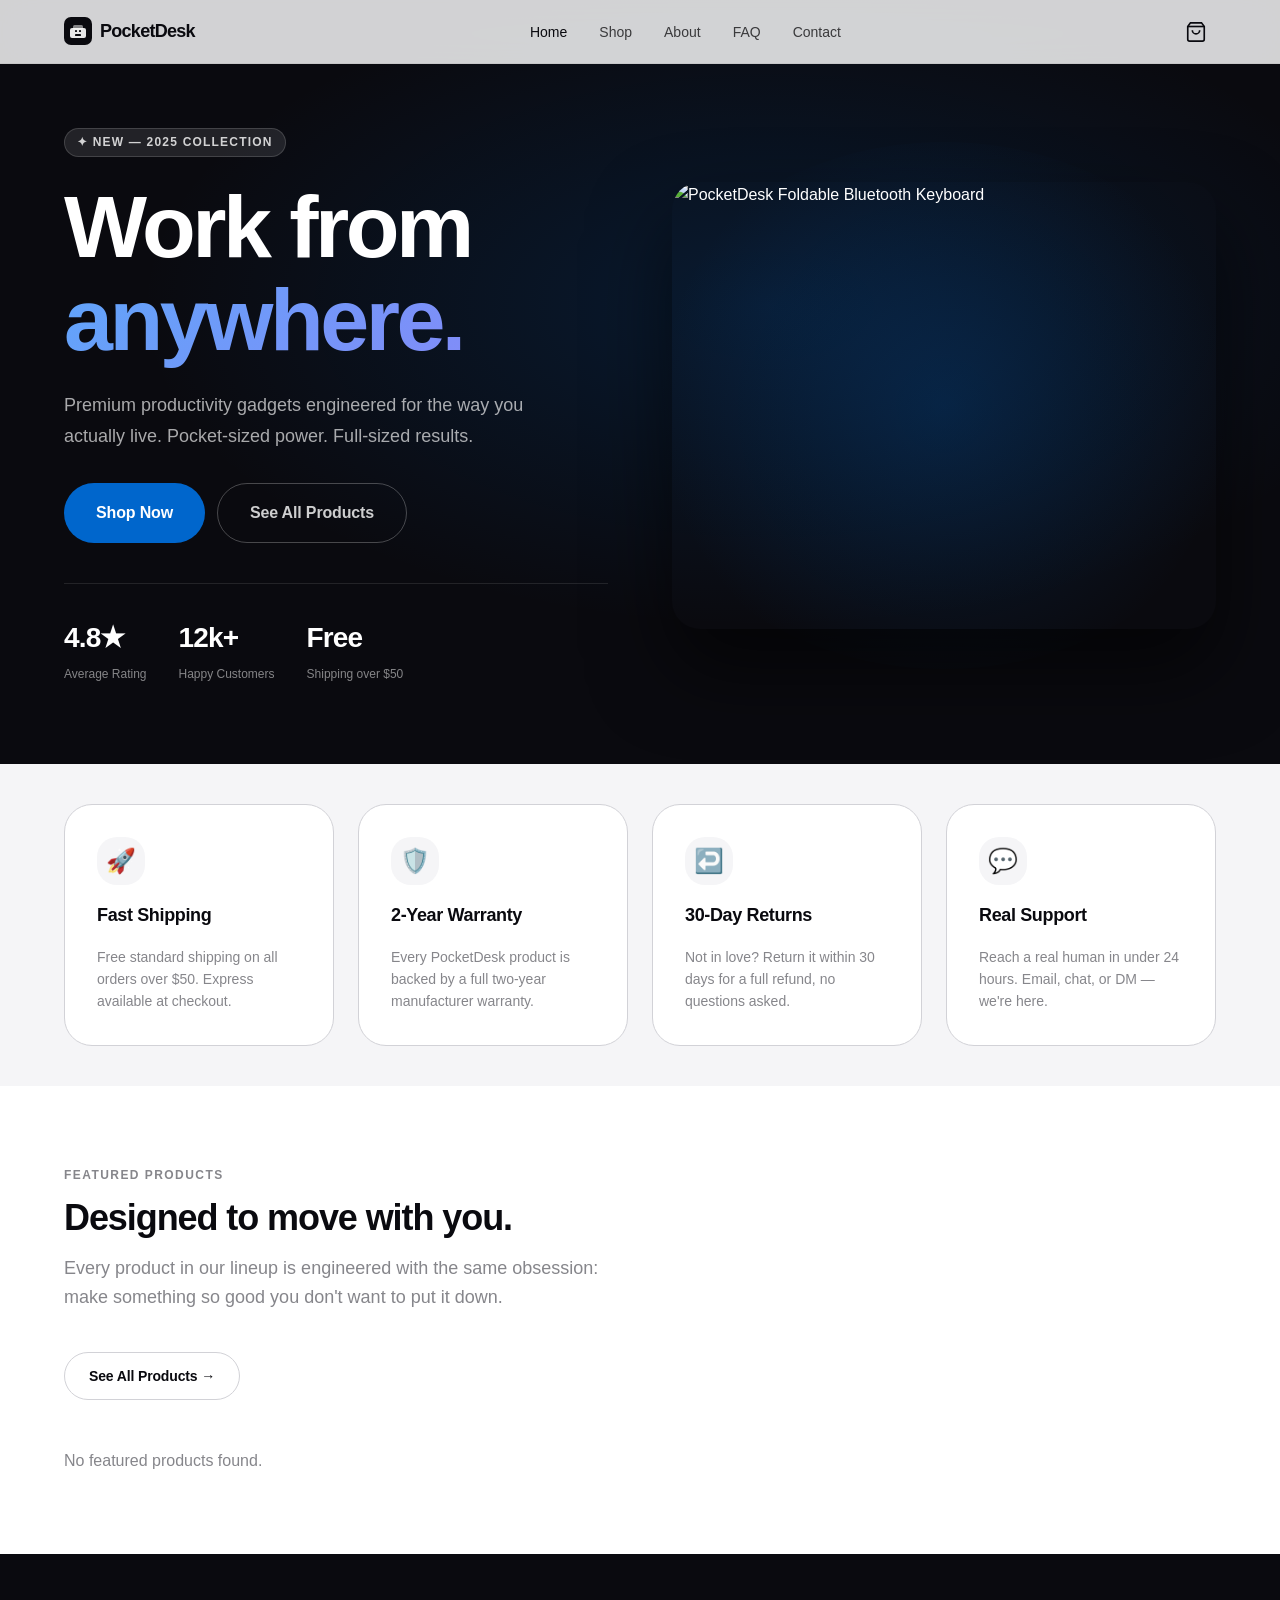
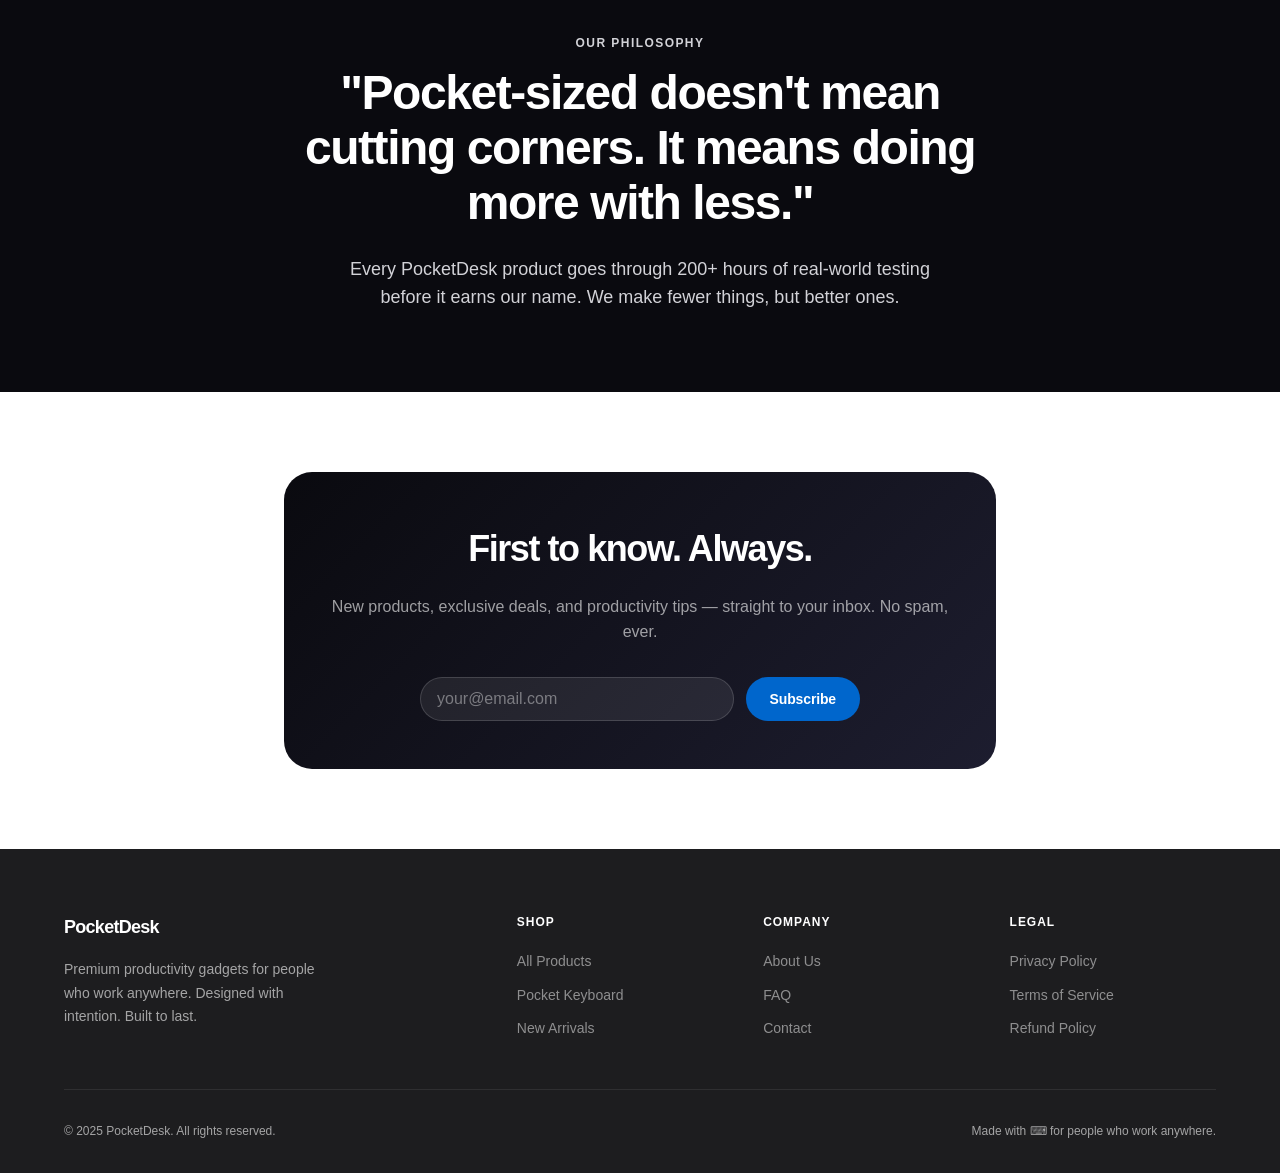
==== index.html @ 9647478a "Initial website upload" ====
<!DOCTYPE html>
<html lang="en">
<head>
  <meta charset="UTF-8">
  <meta name="viewport" content="width=device-width, initial-scale=1.0">
  <title>PocketDesk — Premium Productivity Gadgets</title>
  <meta name="description" content="PocketDesk makes beautifully engineered productivity gadgets for people who work anywhere. Start with our Foldable Bluetooth Pocket Keyboard.">
  <meta name="keywords" content="pocket keyboard, bluetooth keyboard, foldable keyboard, productivity gadgets, travel keyboard">
  <!-- Open Graph -->
  <meta property="og:title" content="PocketDesk — Premium Productivity Gadgets">
  <meta property="og:description" content="Beautifully engineered productivity gadgets for people who work anywhere.">
  <meta property="og:type" content="website">
  <meta property="og:url" content="https://yoursite.com">
  <!-- Canonical -->
  <link rel="canonical" href="https://yoursite.com">
  <!-- Preconnect for perf -->
  <link rel="preconnect" href="https://placehold.co">
  <link rel="stylesheet" href="style.css">
  <!-- Favicon placeholder — replace with your own -->
  <link rel="icon" href="data:image/svg+xml,<svg xmlns='http://www.w3.org/2000/svg' viewBox='0 0 32 32'><rect width='32' height='32' rx='8' fill='%230a0a0f'/><text y='22' x='7' font-size='18'>⌨</text></svg>">
</head>
<body>

  <!-- ═══════ NAVIGATION ═══════ -->
  <nav class="nav" aria-label="Main navigation">
    <div class="nav__inner">
      <a href="index.html" class="nav__logo" aria-label="PocketDesk home">
        <svg viewBox="0 0 28 28" fill="none" aria-hidden="true">
          <rect width="28" height="28" rx="7" fill="#0A0A0F"/>
          <rect x="6" y="11" width="16" height="10" rx="2" fill="white" opacity=".9"/>
          <rect x="9" y="8" width="10" height="5" rx="1.5" fill="white" opacity=".5"/>
          <rect x="11" y="13" width="2" height="2" rx=".4" fill="#0A0A0F"/>
          <rect x="15" y="13" width="2" height="2" rx=".4" fill="#0A0A0F"/>
          <rect x="11" y="17" width="6" height="2" rx=".4" fill="#0A0A0F"/>
        </svg>
        PocketDesk
      </a>

      <ul class="nav__links" role="list">
        <li><a href="index.html">Home</a></li>
        <li><a href="products.html">Shop</a></li>
        <li><a href="about.html">About</a></li>
        <li><a href="faq.html">FAQ</a></li>
        <li><a href="contact.html">Contact</a></li>
      </ul>

      <div class="nav__actions">
        <button class="nav__cart-btn" aria-label="Shopping cart">
          <svg viewBox="0 0 24 24" fill="none" stroke="currentColor" stroke-width="1.8" aria-hidden="true">
            <path d="M6 2L3 6v14a2 2 0 002 2h14a2 2 0 002-2V6l-3-4z"/>
            <line x1="3" y1="6" x2="21" y2="6"/>
            <path d="M16 10a4 4 0 01-8 0"/>
          </svg>
          <span class="cart-badge" aria-live="polite">0</span>
        </button>
        <button class="nav__hamburger" aria-label="Toggle menu" aria-expanded="false">
          <span></span><span></span><span></span>
        </button>
      </div>
    </div>
    <div class="nav__mobile" aria-label="Mobile navigation">
      <a href="index.html">Home</a>
      <a href="products.html">Shop</a>
      <a href="about.html">About</a>
      <a href="faq.html">FAQ</a>
      <a href="contact.html">Contact</a>
    </div>
  </nav>

  <main>

    <!-- ═══════ HERO ═══════ -->
    <section class="hero" aria-label="Hero">
      <div class="container hero__inner">
        <div class="hero__content">
          <div class="hero__tag">✦ New — 2025 Collection</div>
          <h1 class="hero__title">
            Work from<br><em>anywhere.</em>
          </h1>
          <p class="hero__body">
            Premium productivity gadgets engineered for the way you actually live. Pocket-sized power. Full-sized results.
          </p>
          <div class="hero__actions">
            <a href="products.html?id=foldable-bluetooth-pocket-keyboard" class="btn btn--accent btn--lg" id="heroShopBtn">
              Shop Now
            </a>
            <a href="#featured" class="btn btn--outline btn--lg" style="color:rgba(255,255,255,.8); border-color:rgba(255,255,255,.25)">
              See All Products
            </a>
          </div>
          <div class="hero__stat-row">
            <div>
              <div class="hero__stat-num">4.8★</div>
              <div class="hero__stat-label">Average Rating</div>
            </div>
            <div>
              <div class="hero__stat-num">12k+</div>
              <div class="hero__stat-label">Happy Customers</div>
            </div>
            <div>
              <div class="hero__stat-num">Free</div>
              <div class="hero__stat-label">Shipping over $50</div>
            </div>
          </div>
        </div>

        <div class="hero__image-wrap">
          <img
            src="https://placehold.co/560x460/1d1d2f/a0a0b0?text=Foldable+Keyboard"
            alt="PocketDesk Foldable Bluetooth Keyboard"
            class="hero__image"
            width="560" height="460"
            loading="eager"
          >
        </div>
      </div>
    </section>

    <!-- ═══════ TRUST STRIP ═══════ -->
    <section class="section section--surface" style="padding: var(--sp-10) 0;">
      <div class="container">
        <div class="features-strip">
          <div class="feature-tile">
            <div class="feature-tile__icon">🚀</div>
            <div class="feature-tile__title">Fast Shipping</div>
            <div class="feature-tile__body">Free standard shipping on all orders over $50. Express available at checkout.</div>
          </div>
          <div class="feature-tile">
            <div class="feature-tile__icon">🛡️</div>
            <div class="feature-tile__title">2-Year Warranty</div>
            <div class="feature-tile__body">Every PocketDesk product is backed by a full two-year manufacturer warranty.</div>
          </div>
          <div class="feature-tile">
            <div class="feature-tile__icon">↩️</div>
            <div class="feature-tile__title">30-Day Returns</div>
            <div class="feature-tile__body">Not in love? Return it within 30 days for a full refund, no questions asked.</div>
          </div>
          <div class="feature-tile">
            <div class="feature-tile__icon">💬</div>
            <div class="feature-tile__title">Real Support</div>
            <div class="feature-tile__body">Reach a real human in under 24 hours. Email, chat, or DM — we're here.</div>
          </div>
        </div>
      </div>
    </section>

    <!-- ═══════ FEATURED PRODUCTS ═══════ -->
    <section class="section" id="featured" aria-labelledby="featuredHeading">
      <div class="container">
        <div class="section-header">
          <p class="eyebrow">Featured Products</p>
          <h2 class="section-title" id="featuredHeading">Designed to move with you.</h2>
          <p class="section-subtitle">
            Every product in our lineup is engineered with the same obsession: make something so good you don't want to put it down.
          </p>
          <a href="products.html" class="btn btn--outline">See All Products →</a>
        </div>
        <!-- Products injected by script.js from products.json -->
        <div class="product-grid" id="featuredGrid" aria-live="polite">
          <!-- Loading state: script.js replaces this -->
          <div style="grid-column:1/-1; color:var(--gray); padding:var(--sp-10); text-align:center">
            Loading products…
          </div>
        </div>
      </div>
    </section>

    <!-- ═══════ BRAND CALLOUT ═══════ -->
    <section class="section section--dark" aria-label="Our promise">
      <div class="container" style="max-width:760px; text-align:center">
        <p class="eyebrow">Our Philosophy</p>
        <h2 class="section-title" style="font-size: clamp(1.75rem, 4vw, 3rem);">
          "Pocket-sized doesn't mean cutting corners. It means doing more with less."
        </h2>
        <p class="section-subtitle" style="margin: var(--sp-6) auto 0; text-align:center">
          Every PocketDesk product goes through 200+ hours of real-world testing before it earns our name. We make fewer things, but better ones.
        </p>
      </div>
    </section>

    <!-- ═══════ NEWSLETTER ═══════ -->
    <section class="section" aria-label="Newsletter signup">
      <div class="container" style="max-width:760px">
        <div class="newsletter">
          <h2>First to know. Always.</h2>
          <p>New products, exclusive deals, and productivity tips — straight to your inbox. No spam, ever.</p>
          <div class="newsletter__form">
            <input type="email" class="newsletter__input"
                   placeholder="your@email.com" aria-label="Email address">
            <button class="btn btn--accent">Subscribe</button>
          </div>
        </div>
      </div>
    </section>

  </main>

  <!-- ═══════ FOOTER ═══════ -->
  <footer class="footer" aria-label="Site footer">
    <div class="container">
      <div class="footer__grid">
        <div class="footer__brand">
          <a href="index.html" class="nav__logo" style="color:white; margin-bottom:var(--sp-4); display:inline-flex">
            PocketDesk
          </a>
          <p>Premium productivity gadgets for people who work anywhere. Designed with intention. Built to last.</p>
        </div>
        <div>
          <div class="footer__col-title">Shop</div>
          <ul class="footer__links" role="list">
            <li><a href="products.html">All Products</a></li>
            <li><a href="products.html?id=foldable-bluetooth-pocket-keyboard">Pocket Keyboard</a></li>
            <li><a href="products.html">New Arrivals</a></li>
          </ul>
        </div>
        <div>
          <div class="footer__col-title">Company</div>
          <ul class="footer__links" role="list">
            <li><a href="about.html">About Us</a></li>
            <li><a href="faq.html">FAQ</a></li>
            <li><a href="contact.html">Contact</a></li>
          </ul>
        </div>
        <div>
          <div class="footer__col-title">Legal</div>
          <ul class="footer__links" role="list">
            <li><a href="#">Privacy Policy</a></li>
            <li><a href="#">Terms of Service</a></li>
            <li><a href="#">Refund Policy</a></li>
          </ul>
        </div>
      </div>
      <div class="footer__bottom">
        <span>© 2025 PocketDesk. All rights reserved.</span>
        <span>Made with ⌨ for people who work anywhere.</span>
      </div>
    </div>
  </footer>

  <!-- ═══════ CART DRAWER ═══════ -->
  <div class="cart-overlay" aria-hidden="true" onclick="closeCart()"></div>
  <aside class="cart-drawer" aria-label="Shopping cart" role="dialog">
    <div class="cart-drawer__head">
      <h2 class="cart-drawer__title">Your Cart</h2>
      <button class="cart-close" onclick="closeCart()" aria-label="Close cart">×</button>
    </div>
    <div class="cart-drawer__body" id="cartBody">
      <!-- Rendered by script.js -->
    </div>
    <div class="cart-drawer__foot" id="cartFooter" style="display:none">
      <div class="cart-drawer__subtotal">
        <span>Subtotal</span>
        <span id="cartSubtotal">$0.00</span>
      </div>
      <button class="btn btn--accent btn--full btn--lg" onclick="checkout()">
        Checkout
      </button>
      <p class="cart-drawer__note">Taxes and shipping calculated at checkout.</p>
    </div>
  </aside>

  <!-- Back to top -->
  <button class="back-to-top" aria-label="Back to top">
    <svg viewBox="0 0 24 24" fill="none" stroke="currentColor" stroke-width="2.5" aria-hidden="true">
      <polyline points="18 15 12 9 6 15"/>
    </svg>
  </button>

  <div class="toast-container" aria-live="polite" aria-atomic="true"></div>
  <script src="script.js"></script>
</body>
</html>
---- style.css ----
/* ═══════════════════════════════════════════════════════════════
   PocketDesk — style.css
   Premium Apple-inspired design system
   ═══════════════════════════════════════════════════════════════ */

/* ── 1. TOKENS ──────────────────────────────────────────────── */
:root {
  /* Palette */
  --ink:       #0a0a0f;
  --ink-soft:  #1d1d1f;
  --ink-muted: #3a3a3c;
  --gray:      #86868b;
  --gray-lt:   #d2d2d7;
  --surface:   #f5f5f7;
  --white:     #ffffff;
  --accent:    #0066cc;
  --accent-dk: #004499;
  --danger:    #ff3b30;
  --success:   #34c759;
  --gold:      #ff9f00;

  /* Typography */
  --font: -apple-system, BlinkMacSystemFont, "SF Pro Display",
          "Helvetica Neue", Arial, sans-serif;
  --font-mono: "SF Mono", "Fira Code", monospace;

  /* Scale */
  --text-xs:   0.75rem;
  --text-sm:   0.875rem;
  --text-base: 1rem;
  --text-lg:   1.125rem;
  --text-xl:   1.375rem;
  --text-2xl:  1.75rem;
  --text-3xl:  2.25rem;
  --text-4xl:  3rem;
  --text-5xl:  4rem;
  --text-hero: clamp(2.5rem, 7vw, 5.5rem);

  /* Spacing */
  --sp-1: 0.25rem;  --sp-2: 0.5rem;   --sp-3: 0.75rem;
  --sp-4: 1rem;     --sp-6: 1.5rem;   --sp-8: 2rem;
  --sp-10: 2.5rem;  --sp-12: 3rem;    --sp-16: 4rem;
  --sp-20: 5rem;    --sp-24: 6rem;

  /* Radius */
  --r-sm: 8px;   --r-md: 14px;  --r-lg: 20px;
  --r-xl: 28px;  --r-full: 999px;

  /* Shadows */
  --shadow-card: 0 2px 20px rgba(0,0,0,.08), 0 1px 4px rgba(0,0,0,.06);
  --shadow-lift: 0 12px 40px rgba(0,0,0,.14), 0 4px 12px rgba(0,0,0,.08);
  --shadow-nav:  0 1px 0 rgba(0,0,0,.08);

  /* Transitions */
  --ease: cubic-bezier(.25,.1,.25,1);
  --ease-spring: cubic-bezier(.34,1.56,.64,1);
  --dur-fast: 150ms;
  --dur-mid:  250ms;
  --dur-slow: 400ms;

  /* Layout */
  --max-w: 1200px;
  --nav-h: 64px;
}

/* ── 2. RESET ───────────────────────────────────────────────── */
*, *::before, *::after { box-sizing: border-box; margin: 0; padding: 0; }

html {
  scroll-behavior: smooth;
  -webkit-text-size-adjust: 100%;
  font-size: 16px;
}

body {
  font-family: var(--font);
  background: var(--white);
  color: var(--ink);
  line-height: 1.6;
  -webkit-font-smoothing: antialiased;
  overflow-x: hidden;
}

img { display: block; max-width: 100%; height: auto; }
a { color: var(--accent); text-decoration: none; }
a:hover { text-decoration: underline; }
ul { list-style: none; }
button { cursor: pointer; font-family: inherit; border: none; background: none; }
input, textarea, select {
  font-family: inherit;
  font-size: var(--text-base);
}

/* ── 3. UTILITY ─────────────────────────────────────────────── */
.container {
  width: 100%;
  max-width: var(--max-w);
  margin: 0 auto;
  padding: 0 var(--sp-6);
}
.section { padding: var(--sp-20) 0; }
.section--dark { background: var(--ink); color: var(--white); }
.section--surface { background: var(--surface); }

.eyebrow {
  font-size: var(--text-xs);
  font-weight: 600;
  letter-spacing: .12em;
  text-transform: uppercase;
  color: var(--gray);
  margin-bottom: var(--sp-3);
}
.section--dark .eyebrow { color: var(--gray-lt); }

.section-title {
  font-size: var(--text-3xl);
  font-weight: 700;
  letter-spacing: -.03em;
  line-height: 1.15;
  margin-bottom: var(--sp-4);
}

.section-subtitle {
  font-size: var(--text-lg);
  color: var(--gray);
  max-width: 580px;
  line-height: 1.6;
  margin-bottom: var(--sp-10);
}
.section--dark .section-subtitle { color: var(--gray-lt); }

.section-header { margin-bottom: var(--sp-12); }
.section-header--center { text-align: center; }
.section-header--center .section-subtitle { margin-left: auto; margin-right: auto; }

.visually-hidden {
  position: absolute; width: 1px; height: 1px;
  padding: 0; margin: -1px; overflow: hidden;
  clip: rect(0,0,0,0); white-space: nowrap; border: 0;
}

/* ── 4. NAVIGATION ──────────────────────────────────────────── */
.nav {
  position: fixed; top: 0; left: 0; right: 0; z-index: 1000;
  height: var(--nav-h);
  background: rgba(255,255,255,.82);
  backdrop-filter: saturate(180%) blur(20px);
  -webkit-backdrop-filter: saturate(180%) blur(20px);
  border-bottom: 1px solid rgba(0,0,0,.06);
  transition: background var(--dur-mid) var(--ease);
}

.nav__inner {
  display: flex; align-items: center; justify-content: space-between;
  height: 100%;
  max-width: var(--max-w);
  margin: 0 auto;
  padding: 0 var(--sp-6);
}

.nav__logo {
  font-size: var(--text-lg);
  font-weight: 700;
  letter-spacing: -.04em;
  color: var(--ink);
  text-decoration: none;
  display: flex; align-items: center; gap: var(--sp-2);
}
.nav__logo svg { width: 28px; height: 28px; }
.nav__logo:hover { text-decoration: none; }

.nav__links {
  display: none;
  gap: var(--sp-8);
  align-items: center;
}

.nav__links a {
  font-size: var(--text-sm);
  font-weight: 500;
  color: var(--ink-muted);
  text-decoration: none;
  transition: color var(--dur-fast) var(--ease);
}
.nav__links a:hover, .nav__links a.active { color: var(--ink); }

.nav__actions { display: flex; align-items: center; gap: var(--sp-3); }

.nav__cart-btn {
  position: relative;
  width: 40px; height: 40px;
  border-radius: var(--r-full);
  display: flex; align-items: center; justify-content: center;
  color: var(--ink);
  transition: background var(--dur-fast) var(--ease);
}
.nav__cart-btn:hover { background: var(--surface); }
.nav__cart-btn svg { width: 22px; height: 22px; }

.cart-badge {
  position: absolute; top: 2px; right: 2px;
  width: 18px; height: 18px;
  background: var(--accent);
  color: var(--white);
  border-radius: var(--r-full);
  font-size: 10px; font-weight: 700;
  display: none; align-items: center; justify-content: center;
  border: 2px solid var(--white);
}
.cart-badge.visible { display: flex; }

.nav__hamburger {
  width: 40px; height: 40px;
  display: flex; flex-direction: column;
  align-items: center; justify-content: center; gap: 5px;
  border-radius: var(--r-full);
  transition: background var(--dur-fast) var(--ease);
}
.nav__hamburger:hover { background: var(--surface); }
.nav__hamburger span {
  display: block; width: 20px; height: 1.5px;
  background: var(--ink);
  transition: transform var(--dur-mid) var(--ease), opacity var(--dur-mid) var(--ease);
}
.nav__hamburger.open span:nth-child(1) { transform: translateY(6.5px) rotate(45deg); }
.nav__hamburger.open span:nth-child(2) { opacity: 0; }
.nav__hamburger.open span:nth-child(3) { transform: translateY(-6.5px) rotate(-45deg); }

/* Mobile menu drawer */
.nav__mobile {
  display: none;
  position: fixed; top: var(--nav-h); left: 0; right: 0;
  background: rgba(255,255,255,.96);
  backdrop-filter: blur(20px);
  border-bottom: 1px solid var(--gray-lt);
  padding: var(--sp-6);
  z-index: 999;
  animation: slideDown var(--dur-mid) var(--ease);
}
.nav__mobile.open { display: block; }
.nav__mobile a {
  display: block; padding: var(--sp-4) 0;
  font-size: var(--text-lg); font-weight: 500;
  color: var(--ink);
  border-bottom: 1px solid var(--gray-lt);
  text-decoration: none;
}
.nav__mobile a:last-child { border-bottom: none; }

@keyframes slideDown {
  from { opacity: 0; transform: translateY(-8px); }
  to   { opacity: 1; transform: translateY(0); }
}

/* ── 5. BUTTONS ─────────────────────────────────────────────── */
.btn {
  display: inline-flex; align-items: center; justify-content: center;
  gap: var(--sp-2);
  padding: 0.75rem 1.5rem;
  border-radius: var(--r-full);
  font-size: var(--text-sm);
  font-weight: 600;
  letter-spacing: -.01em;
  text-decoration: none;
  transition:
    background var(--dur-fast) var(--ease),
    transform var(--dur-fast) var(--ease-spring),
    box-shadow var(--dur-fast) var(--ease);
  cursor: pointer; border: none;
  white-space: nowrap;
}
.btn:hover { text-decoration: none; transform: translateY(-1px); }
.btn:active { transform: translateY(0) scale(.98); }

.btn--primary {
  background: var(--ink);
  color: var(--white);
}
.btn--primary:hover { background: var(--ink-soft); box-shadow: var(--shadow-lift); }

.btn--accent {
  background: var(--accent);
  color: var(--white);
}
.btn--accent:hover { background: var(--accent-dk); box-shadow: 0 8px 24px rgba(0,102,204,.35); }

.btn--outline {
  background: transparent;
  color: var(--ink);
  border: 1.5px solid var(--gray-lt);
}
.btn--outline:hover { border-color: var(--ink); box-shadow: var(--shadow-card); }

.btn--ghost {
  background: transparent;
  color: var(--accent);
}
.btn--ghost:hover { background: rgba(0,102,204,.06); }

.btn--lg {
  padding: 1rem 2rem;
  font-size: var(--text-base);
}

.btn--full { width: 100%; }

/* ── 6. HERO ────────────────────────────────────────────────── */
.hero {
  padding-top: calc(var(--nav-h) + var(--sp-16));
  padding-bottom: var(--sp-20);
  background: var(--ink);
  color: var(--white);
  overflow: hidden;
  position: relative;
}

/* Subtle gradient accent in background */
.hero::before {
  content: '';
  position: absolute; inset: 0;
  background: radial-gradient(ellipse 70% 60% at 60% 40%,
    rgba(0,102,204,.18) 0%, transparent 70%);
  pointer-events: none;
}

.hero__inner {
  display: grid;
  gap: var(--sp-12);
  align-items: center;
  position: relative; z-index: 1;
}

.hero__tag {
  display: inline-flex; align-items: center; gap: var(--sp-2);
  background: rgba(255,255,255,.1);
  color: rgba(255,255,255,.8);
  font-size: var(--text-xs); font-weight: 600;
  letter-spacing: .1em; text-transform: uppercase;
  padding: var(--sp-1) var(--sp-3);
  border-radius: var(--r-full);
  border: 1px solid rgba(255,255,255,.15);
  margin-bottom: var(--sp-6);
  width: fit-content;
}

.hero__title {
  font-size: var(--text-hero);
  font-weight: 700;
  letter-spacing: -.04em;
  line-height: 1.05;
  margin-bottom: var(--sp-6);
}

.hero__title em {
  font-style: normal;
  background: linear-gradient(135deg, #60a5fa, #818cf8);
  -webkit-background-clip: text;
  -webkit-text-fill-color: transparent;
  background-clip: text;
}

.hero__body {
  font-size: var(--text-lg);
  color: rgba(255,255,255,.65);
  max-width: 480px;
  margin-bottom: var(--sp-8);
  line-height: 1.7;
}

.hero__actions { display: flex; gap: var(--sp-3); flex-wrap: wrap; }

.hero__stat-row {
  display: flex; gap: var(--sp-8);
  margin-top: var(--sp-10);
  padding-top: var(--sp-8);
  border-top: 1px solid rgba(255,255,255,.1);
}

.hero__stat-num {
  font-size: var(--text-2xl); font-weight: 700;
  letter-spacing: -.03em;
}
.hero__stat-label {
  font-size: var(--text-xs); color: rgba(255,255,255,.5);
  margin-top: var(--sp-1);
}

.hero__image-wrap {
  position: relative;
  display: flex; align-items: center; justify-content: center;
}

.hero__image-wrap::before {
  content: '';
  position: absolute; inset: -40px;
  background: radial-gradient(circle, rgba(0,102,204,.2) 0%, transparent 70%);
  border-radius: 50%;
}

.hero__image {
  width: 100%;
  max-width: 480px;
  border-radius: var(--r-xl);
  box-shadow: 0 40px 80px rgba(0,0,0,.6);
  position: relative; z-index: 1;
  transition: transform var(--dur-slow) var(--ease);
}
.hero__image:hover { transform: translateY(-8px) scale(1.01); }

/* ── 7. FEATURED / PRODUCT CARDS ────────────────────────────── */
.product-grid {
  display: grid;
  grid-template-columns: 1fr;
  gap: var(--sp-6);
}

.product-card {
  background: var(--white);
  border-radius: var(--r-xl);
  overflow: hidden;
  box-shadow: var(--shadow-card);
  border: 1px solid rgba(0,0,0,.06);
  transition:
    box-shadow var(--dur-mid) var(--ease),
    transform var(--dur-mid) var(--ease);
  display: flex; flex-direction: column;
  text-decoration: none; color: inherit;
  cursor: pointer;
  position: relative;
}
.product-card:hover {
  box-shadow: var(--shadow-lift);
  transform: translateY(-4px);
  text-decoration: none;
}

.product-card__badge {
  position: absolute; top: var(--sp-4); left: var(--sp-4); z-index: 2;
  background: var(--ink); color: var(--white);
  font-size: var(--text-xs); font-weight: 700;
  letter-spacing: .05em; text-transform: uppercase;
  padding: var(--sp-1) var(--sp-3);
  border-radius: var(--r-full);
}
.product-card__badge--new { background: var(--accent); }
.product-card__badge--sale { background: var(--danger); }

.product-card__img-wrap {
  background: var(--surface);
  aspect-ratio: 4/3;
  overflow: hidden;
  position: relative;
}

.product-card__img {
  width: 100%; height: 100%;
  object-fit: cover;
  transition: transform var(--dur-slow) var(--ease);
}
.product-card:hover .product-card__img { transform: scale(1.04); }

.product-card__body {
  padding: var(--sp-6);
  flex: 1;
  display: flex; flex-direction: column; gap: var(--sp-2);
}

.product-card__cat {
  font-size: var(--text-xs); font-weight: 600;
  color: var(--accent); letter-spacing: .06em; text-transform: uppercase;
}

.product-card__name {
  font-size: var(--text-lg); font-weight: 700;
  letter-spacing: -.02em; line-height: 1.3;
}

.product-card__tagline {
  font-size: var(--text-sm); color: var(--gray);
  line-height: 1.5;
  flex: 1;
}

.product-card__foot {
  display: flex; align-items: center; justify-content: space-between;
  margin-top: var(--sp-4); padding-top: var(--sp-4);
  border-top: 1px solid var(--gray-lt);
}

.product-card__price {
  display: flex; align-items: baseline; gap: var(--sp-2);
}
.product-card__price-now {
  font-size: var(--text-xl); font-weight: 700; letter-spacing: -.02em;
}
.product-card__price-was {
  font-size: var(--text-sm); color: var(--gray);
  text-decoration: line-through;
}

.product-card__rating {
  display: flex; align-items: center; gap: var(--sp-1);
  font-size: var(--text-xs); color: var(--gray);
}
.stars { color: var(--gold); font-size: .85em; letter-spacing: -.05em; }

/* ── 8. PRODUCT DETAIL PAGE ─────────────────────────────────── */
.product-detail {
  padding-top: calc(var(--nav-h) + var(--sp-10));
  padding-bottom: var(--sp-20);
  min-height: 100vh;
}

.product-detail__grid {
  display: grid;
  gap: var(--sp-12);
}

/* Gallery */
.gallery { display: grid; gap: var(--sp-3); }

.gallery__main {
  background: var(--surface);
  border-radius: var(--r-xl);
  overflow: hidden;
  aspect-ratio: 4/3;
}
.gallery__main img {
  width: 100%; height: 100%;
  object-fit: cover;
  transition: opacity var(--dur-mid) var(--ease);
}

.gallery__thumbs {
  display: flex; gap: var(--sp-3);
}
.gallery__thumb {
  flex: 1;
  background: var(--surface);
  border-radius: var(--r-md);
  overflow: hidden;
  aspect-ratio: 1;
  cursor: pointer;
  border: 2px solid transparent;
  transition: border-color var(--dur-fast) var(--ease);
}
.gallery__thumb.active { border-color: var(--accent); }
.gallery__thumb img { width: 100%; height: 100%; object-fit: cover; }

/* Product info panel */
.product-info { display: flex; flex-direction: column; gap: var(--sp-5); }

.product-info__cat {
  font-size: var(--text-xs); font-weight: 600;
  color: var(--accent); letter-spacing: .08em; text-transform: uppercase;
}

.product-info__title {
  font-size: var(--text-3xl); font-weight: 700;
  letter-spacing: -.04em; line-height: 1.1;
}

.product-info__tagline {
  font-size: var(--text-lg); color: var(--gray); line-height: 1.5;
}

.product-info__rating {
  display: flex; align-items: center; gap: var(--sp-2);
  font-size: var(--text-sm); color: var(--gray);
}
.product-info__rating .stars { font-size: 1em; }
.product-info__rating a {
  color: var(--accent); margin-left: var(--sp-1);
}

.product-info__price {
  display: flex; align-items: baseline; gap: var(--sp-3);
}
.product-info__price-now {
  font-size: var(--text-4xl); font-weight: 700; letter-spacing: -.04em;
}
.product-info__price-was {
  font-size: var(--text-xl); color: var(--gray); text-decoration: line-through;
}
.product-info__price-save {
  background: rgba(255,59,48,.1);
  color: var(--danger);
  font-size: var(--text-xs); font-weight: 700;
  padding: var(--sp-1) var(--sp-2);
  border-radius: var(--r-sm);
}

/* Color picker */
.color-picker__label {
  font-size: var(--text-sm); font-weight: 600; color: var(--ink-muted);
  margin-bottom: var(--sp-3);
}
.color-picker__options { display: flex; gap: var(--sp-2); flex-wrap: wrap; }
.color-chip {
  padding: var(--sp-2) var(--sp-4);
  border-radius: var(--r-full);
  font-size: var(--text-sm); font-weight: 500;
  border: 1.5px solid var(--gray-lt);
  cursor: pointer;
  transition:
    border-color var(--dur-fast) var(--ease),
    background var(--dur-fast) var(--ease);
  background: var(--white);
}
.color-chip.active,
.color-chip:hover { border-color: var(--ink); background: var(--surface); }

.product-info__cta { display: flex; flex-direction: column; gap: var(--sp-3); }

.product-info__guarantee {
  display: flex; align-items: center; gap: var(--sp-2);
  font-size: var(--text-xs); color: var(--gray);
}
.product-info__guarantee svg { width: 14px; height: 14px; flex-shrink: 0; }

.product-info__features {
  border-top: 1px solid var(--gray-lt);
  padding-top: var(--sp-5);
}
.product-info__features h3 {
  font-size: var(--text-sm); font-weight: 700;
  letter-spacing: .04em; text-transform: uppercase;
  color: var(--gray);
  margin-bottom: var(--sp-4);
}
.feature-list { display: flex; flex-direction: column; gap: var(--sp-2); }
.feature-list li {
  display: flex; align-items: flex-start; gap: var(--sp-3);
  font-size: var(--text-sm); line-height: 1.5;
}
.feature-list li::before {
  content: '';
  width: 18px; height: 18px;
  background: rgba(0,102,204,.1);
  border-radius: 50%;
  flex-shrink: 0;
  position: relative;
  display: flex; align-items: center; justify-content: center;
  margin-top: 2px;
}
/* Checkmark via box-shadow hack */
.feature-list li::before {
  background: url("data:image/svg+xml,%3Csvg xmlns='http://www.w3.org/2000/svg' viewBox='0 0 16 16'%3E%3Cpath fill='%230066cc' d='M6.5 11.5L3 8l1-1 2.5 2.5 5-5 1 1z'/%3E%3C/svg%3E") center/contain no-repeat;
}

/* Tabs: description / specs */
.tabs { margin-top: var(--sp-10); }
.tabs__nav {
  display: flex; border-bottom: 1px solid var(--gray-lt);
  gap: 0; overflow-x: auto;
}
.tab-btn {
  padding: var(--sp-3) var(--sp-6);
  font-size: var(--text-sm); font-weight: 600;
  color: var(--gray); white-space: nowrap;
  border-bottom: 2px solid transparent;
  transition: color var(--dur-fast) var(--ease), border-color var(--dur-fast) var(--ease);
  margin-bottom: -1px;
}
.tab-btn.active { color: var(--ink); border-color: var(--ink); }
.tab-btn:hover { color: var(--ink-muted); }

.tab-panel { display: none; padding: var(--sp-8) 0; }
.tab-panel.active { display: block; }

.tab-panel p {
  font-size: var(--text-base); color: var(--ink-muted);
  line-height: 1.75; margin-bottom: var(--sp-4);
}

.specs-table { width: 100%; border-collapse: collapse; }
.specs-table tr { border-bottom: 1px solid var(--gray-lt); }
.specs-table td {
  padding: var(--sp-3) var(--sp-2);
  font-size: var(--text-sm); vertical-align: top;
}
.specs-table td:first-child { color: var(--gray); width: 45%; font-weight: 500; }
.specs-table td:last-child { font-weight: 500; }

.inbox-list {
  display: flex; flex-direction: column; gap: var(--sp-2);
  margin-top: var(--sp-4);
}
.inbox-list li {
  display: flex; align-items: center; gap: var(--sp-3);
  font-size: var(--text-sm); padding: var(--sp-3);
  background: var(--surface); border-radius: var(--r-sm);
}
.inbox-list li::before { content: '📦'; font-size: 1rem; }

/* ── 9. REVIEWS ─────────────────────────────────────────────── */
.reviews-section { padding: var(--sp-16) 0; }

.reviews-summary {
  background: var(--surface);
  border-radius: var(--r-xl);
  padding: var(--sp-8);
  display: flex; flex-direction: column; gap: var(--sp-4);
  margin-bottom: var(--sp-10);
  text-align: center;
}
.reviews-summary__score {
  font-size: var(--text-5xl); font-weight: 700; letter-spacing: -.04em;
}
.reviews-summary__stars { font-size: var(--text-2xl); color: var(--gold); }
.reviews-summary__count { font-size: var(--text-sm); color: var(--gray); }

.reviews-grid { display: grid; gap: var(--sp-5); }

.review-card {
  background: var(--white);
  border: 1px solid var(--gray-lt);
  border-radius: var(--r-xl);
  padding: var(--sp-6);
}

.review-card__header {
  display: flex; justify-content: space-between;
  align-items: flex-start;
  margin-bottom: var(--sp-3);
  flex-wrap: wrap; gap: var(--sp-2);
}

.review-card__author { font-weight: 700; font-size: var(--text-sm); }
.review-card__location { font-size: var(--text-xs); color: var(--gray); }
.review-card__date { font-size: var(--text-xs); color: var(--gray); }
.review-card__stars { color: var(--gold); font-size: .9em; }
.review-card__title { font-weight: 700; margin-bottom: var(--sp-2); line-height: 1.3; }
.review-card__body { font-size: var(--text-sm); color: var(--ink-muted); line-height: 1.65; }

/* Write a review form */
.review-form {
  background: var(--surface);
  border-radius: var(--r-xl);
  padding: var(--sp-8);
  margin-top: var(--sp-10);
}
.review-form h3 { font-size: var(--text-xl); font-weight: 700; margin-bottom: var(--sp-6); }
.form-group { margin-bottom: var(--sp-4); }
.form-group label {
  display: block;
  font-size: var(--text-sm); font-weight: 600;
  margin-bottom: var(--sp-2);
}
.form-control {
  width: 100%;
  padding: var(--sp-3) var(--sp-4);
  border: 1.5px solid var(--gray-lt);
  border-radius: var(--r-md);
  font-size: var(--text-base);
  background: var(--white);
  transition: border-color var(--dur-fast) var(--ease);
}
.form-control:focus {
  outline: none;
  border-color: var(--accent);
  box-shadow: 0 0 0 3px rgba(0,102,204,.12);
}
textarea.form-control { resize: vertical; min-height: 100px; }

/* Star rating input */
.star-input { display: flex; gap: var(--sp-1); font-size: 1.5rem; cursor: pointer; }
.star-input span { color: var(--gray-lt); transition: color var(--dur-fast) var(--ease); }
.star-input span.lit, .star-input span:hover ~ span.lit { color: var(--gold); }
.star-input:hover span { color: var(--gold); }
.star-input span:hover ~ span { color: var(--gray-lt); }

/* ── 10. FEATURES STRIP ─────────────────────────────────────── */
.features-strip {
  display: grid;
  gap: var(--sp-6);
}

.feature-tile {
  background: var(--white);
  border: 1px solid var(--gray-lt);
  border-radius: var(--r-xl);
  padding: var(--sp-8);
  display: flex; flex-direction: column; gap: var(--sp-4);
}

.feature-tile__icon {
  width: 48px; height: 48px;
  background: var(--surface);
  border-radius: var(--r-lg);
  display: flex; align-items: center; justify-content: center;
  font-size: 1.5rem;
}

.feature-tile__title {
  font-size: var(--text-lg); font-weight: 700;
  letter-spacing: -.02em;
}
.feature-tile__body { font-size: var(--text-sm); color: var(--gray); line-height: 1.6; }

/* ── 11. NEWSLETTER ─────────────────────────────────────────── */
.newsletter {
  background: linear-gradient(135deg, #0a0a0f 0%, #1d1d2f 100%);
  border-radius: var(--r-xl);
  padding: var(--sp-12) var(--sp-8);
  text-align: center;
  color: var(--white);
}
.newsletter h2 {
  font-size: var(--text-3xl); font-weight: 700;
  letter-spacing: -.04em; margin-bottom: var(--sp-4);
}
.newsletter p { color: rgba(255,255,255,.6); margin-bottom: var(--sp-8); }

.newsletter__form {
  display: flex; gap: var(--sp-3);
  max-width: 440px; margin: 0 auto;
  flex-direction: column;
}
.newsletter__input {
  flex: 1; padding: var(--sp-3) var(--sp-4);
  border: 1.5px solid rgba(255,255,255,.15);
  border-radius: var(--r-full);
  background: rgba(255,255,255,.08);
  color: var(--white); font-size: var(--text-base);
  transition: border-color var(--dur-fast) var(--ease);
}
.newsletter__input::placeholder { color: rgba(255,255,255,.4); }
.newsletter__input:focus {
  outline: none; border-color: rgba(255,255,255,.4);
}

/* ── 12. CART DRAWER ────────────────────────────────────────── */
.cart-overlay {
  display: none;
  position: fixed; inset: 0; z-index: 1100;
  background: rgba(0,0,0,.45);
  backdrop-filter: blur(4px);
  animation: fadeIn var(--dur-mid) var(--ease);
}
.cart-overlay.open { display: block; }

@keyframes fadeIn { from { opacity: 0; } to { opacity: 1; } }

.cart-drawer {
  position: fixed; top: 0; right: -100%; bottom: 0;
  width: min(420px, 100vw);
  background: var(--white);
  box-shadow: -4px 0 40px rgba(0,0,0,.15);
  z-index: 1101;
  display: flex; flex-direction: column;
  transition: right var(--dur-slow) var(--ease);
}
.cart-drawer.open { right: 0; }

.cart-drawer__head {
  display: flex; align-items: center; justify-content: space-between;
  padding: var(--sp-6);
  border-bottom: 1px solid var(--gray-lt);
}
.cart-drawer__title { font-size: var(--text-xl); font-weight: 700; }
.cart-close {
  width: 36px; height: 36px;
  border-radius: var(--r-full);
  display: flex; align-items: center; justify-content: center;
  color: var(--gray);
  transition: background var(--dur-fast) var(--ease);
  font-size: 1.4rem; line-height: 1;
}
.cart-close:hover { background: var(--surface); color: var(--ink); }

.cart-drawer__body {
  flex: 1; overflow-y: auto; padding: var(--sp-6);
  display: flex; flex-direction: column; gap: var(--sp-4);
}

.cart-empty {
  flex: 1; display: flex; flex-direction: column;
  align-items: center; justify-content: center;
  text-align: center; gap: var(--sp-4); padding: var(--sp-10);
}
.cart-empty__icon { font-size: 3rem; }
.cart-empty p { color: var(--gray); font-size: var(--text-sm); }

.cart-item {
  display: flex; gap: var(--sp-4); align-items: flex-start;
}
.cart-item__img {
  width: 72px; height: 72px; border-radius: var(--r-md);
  object-fit: cover; background: var(--surface); flex-shrink: 0;
}
.cart-item__info { flex: 1; min-width: 0; }
.cart-item__name {
  font-size: var(--text-sm); font-weight: 700;
  white-space: nowrap; overflow: hidden; text-overflow: ellipsis;
  margin-bottom: var(--sp-1);
}
.cart-item__variant { font-size: var(--text-xs); color: var(--gray); margin-bottom: var(--sp-2); }
.cart-item__controls { display: flex; align-items: center; gap: var(--sp-2); }
.qty-btn {
  width: 28px; height: 28px; border-radius: var(--r-full);
  border: 1.5px solid var(--gray-lt);
  display: flex; align-items: center; justify-content: center;
  font-size: var(--text-lg); color: var(--ink-muted);
  transition: background var(--dur-fast) var(--ease);
}
.qty-btn:hover { background: var(--surface); }
.qty-num { font-size: var(--text-sm); font-weight: 600; min-width: 24px; text-align: center; }
.cart-item__price {
  font-size: var(--text-sm); font-weight: 700;
  margin-left: auto; white-space: nowrap;
}
.cart-item__remove {
  color: var(--gray); font-size: var(--text-xs); cursor: pointer;
  margin-top: var(--sp-2); display: inline-block;
}
.cart-item__remove:hover { color: var(--danger); }

.cart-drawer__foot {
  padding: var(--sp-6);
  border-top: 1px solid var(--gray-lt);
}
.cart-drawer__subtotal {
  display: flex; justify-content: space-between;
  font-size: var(--text-base); font-weight: 700;
  margin-bottom: var(--sp-4);
}
.cart-drawer__note {
  text-align: center;
  font-size: var(--text-xs); color: var(--gray);
  margin-top: var(--sp-3);
}

/* ── 13. FAQ PAGE ───────────────────────────────────────────── */
.page-hero {
  padding: calc(var(--nav-h) + var(--sp-16)) 0 var(--sp-16);
  background: var(--ink); color: var(--white); text-align: center;
}
.page-hero h1 {
  font-size: var(--text-4xl); font-weight: 700;
  letter-spacing: -.04em; margin-bottom: var(--sp-4);
}
.page-hero p { font-size: var(--text-lg); color: rgba(255,255,255,.6); }

.faq-list { max-width: 720px; margin: 0 auto; }

.faq-item {
  border-bottom: 1px solid var(--gray-lt);
}
.faq-question {
  width: 100%;
  display: flex; align-items: center; justify-content: space-between;
  gap: var(--sp-4);
  padding: var(--sp-6) 0;
  font-size: var(--text-base); font-weight: 600;
  text-align: left; color: var(--ink);
  cursor: pointer;
}
.faq-question svg {
  width: 20px; height: 20px; flex-shrink: 0;
  transition: transform var(--dur-mid) var(--ease);
  color: var(--gray);
}
.faq-item.open .faq-question svg { transform: rotate(180deg); }

.faq-answer {
  max-height: 0; overflow: hidden;
  transition: max-height var(--dur-slow) var(--ease);
}
.faq-item.open .faq-answer { max-height: 500px; }
.faq-answer__inner {
  padding-bottom: var(--sp-6);
  font-size: var(--text-sm); color: var(--ink-muted);
  line-height: 1.75;
}

/* ── 14. ABOUT PAGE ─────────────────────────────────────────── */
.about-values {
  display: grid; gap: var(--sp-6);
}
.value-card {
  padding: var(--sp-8);
  background: var(--surface);
  border-radius: var(--r-xl);
}
.value-card__num {
  font-size: var(--text-3xl); font-weight: 700;
  letter-spacing: -.04em; color: var(--gray-lt);
  margin-bottom: var(--sp-4);
}
.value-card__title {
  font-size: var(--text-xl); font-weight: 700;
  letter-spacing: -.02em; margin-bottom: var(--sp-3);
}
.value-card__body { font-size: var(--text-sm); color: var(--gray); line-height: 1.7; }

/* ── 15. CONTACT PAGE ───────────────────────────────────────── */
.contact-grid {
  display: grid; gap: var(--sp-10);
}
.contact-info { display: flex; flex-direction: column; gap: var(--sp-6); }
.contact-method {
  display: flex; gap: var(--sp-4); align-items: flex-start;
}
.contact-method__icon {
  width: 44px; height: 44px;
  background: var(--surface); border-radius: var(--r-md);
  display: flex; align-items: center; justify-content: center;
  font-size: 1.25rem; flex-shrink: 0;
}
.contact-method__title { font-weight: 700; margin-bottom: var(--sp-1); }
.contact-method__detail { font-size: var(--text-sm); color: var(--gray); }

.contact-form { background: var(--surface); border-radius: var(--r-xl); padding: var(--sp-8); }

/* ── 16. FOOTER ─────────────────────────────────────────────── */
.footer {
  background: var(--ink-soft);
  color: rgba(255,255,255,.6);
  padding: var(--sp-16) 0 var(--sp-8);
}

.footer__grid {
  display: grid; gap: var(--sp-10);
  margin-bottom: var(--sp-12);
}

.footer__brand .nav__logo { color: var(--white); margin-bottom: var(--sp-4); }
.footer__brand p { font-size: var(--text-sm); line-height: 1.7; max-width: 280px; }

.footer__col-title {
  font-size: var(--text-xs); font-weight: 700;
  letter-spacing: .08em; text-transform: uppercase;
  color: var(--white); margin-bottom: var(--sp-4);
}
.footer__links { display: flex; flex-direction: column; gap: var(--sp-2); }
.footer__links a {
  font-size: var(--text-sm); color: rgba(255,255,255,.5);
  text-decoration: none;
  transition: color var(--dur-fast) var(--ease);
}
.footer__links a:hover { color: var(--white); }

.footer__bottom {
  display: flex; flex-direction: column; gap: var(--sp-3);
  padding-top: var(--sp-8);
  border-top: 1px solid rgba(255,255,255,.08);
  font-size: var(--text-xs);
}

/* ── 17. TOAST ──────────────────────────────────────────────── */
.toast-container {
  position: fixed; bottom: var(--sp-6); right: var(--sp-6);
  z-index: 2000;
  display: flex; flex-direction: column; gap: var(--sp-3);
  pointer-events: none;
}
.toast {
  background: var(--ink);
  color: var(--white);
  padding: var(--sp-3) var(--sp-5);
  border-radius: var(--r-full);
  font-size: var(--text-sm); font-weight: 500;
  box-shadow: var(--shadow-lift);
  animation: toastIn var(--dur-mid) var(--ease-spring);
  pointer-events: auto;
  display: flex; align-items: center; gap: var(--sp-2);
}
.toast.out { animation: toastOut var(--dur-mid) var(--ease) forwards; }
@keyframes toastIn {
  from { opacity: 0; transform: translateY(12px) scale(.96); }
  to   { opacity: 1; transform: translateY(0) scale(1); }
}
@keyframes toastOut {
  from { opacity: 1; transform: translateY(0) scale(1); }
  to   { opacity: 0; transform: translateY(4px) scale(.98); }
}

/* ── 18. RESPONSIVE ─────────────────────────────────────────── */
@media (min-width: 600px) {
  .product-grid { grid-template-columns: repeat(2, 1fr); }
  .newsletter__form { flex-direction: row; }
  .reviews-grid { grid-template-columns: repeat(2, 1fr); }
  .features-strip { grid-template-columns: repeat(2, 1fr); }
  .about-values { grid-template-columns: repeat(2, 1fr); }
}

@media (min-width: 768px) {
  .nav__links { display: flex; }
  .nav__hamburger { display: none; }

  .hero__inner {
    grid-template-columns: 1fr 1fr;
    gap: var(--sp-16);
  }
  .hero__image { max-width: none; }

  .product-detail__grid { grid-template-columns: 1fr 1fr; align-items: start; }
  .product-grid { grid-template-columns: repeat(3, 1fr); }
  .reviews-grid { grid-template-columns: repeat(3, 1fr); }

  .footer__grid { grid-template-columns: 2fr 1fr 1fr 1fr; }
  .footer__bottom { flex-direction: row; justify-content: space-between; }
  .contact-grid { grid-template-columns: 1fr 1.6fr; }
  .about-values { grid-template-columns: repeat(3, 1fr); }
}

@media (min-width: 1024px) {
  .features-strip { grid-template-columns: repeat(4, 1fr); }
  .reviews-summary {
    flex-direction: row; align-items: center;
    text-align: left;
    gap: var(--sp-8);
  }
}

/* ── 19. REDUCED MOTION ─────────────────────────────────────── */
@media (prefers-reduced-motion: reduce) {
  *, *::before, *::after {
    animation-duration: 1ms !important;
    transition-duration: 1ms !important;
  }
}

/* ── 20. FOCUS VISIBLE ──────────────────────────────────────── */
:focus-visible {
  outline: 2px solid var(--accent);
  outline-offset: 3px;
  border-radius: 4px;
}

/* ── 21. LOADING SKELETON ───────────────────────────────────── */
.skeleton {
  background: linear-gradient(90deg, var(--surface) 25%, #e8e8ea 50%, var(--surface) 75%);
  background-size: 200% 100%;
  animation: shimmer 1.5s infinite;
  border-radius: var(--r-md);
}
@keyframes shimmer {
  0%   { background-position: 200% 0; }
  100% { background-position: -200% 0; }
}

/* ── 22. BREADCRUMB ─────────────────────────────────────────── */
.breadcrumb {
  display: flex; align-items: center; gap: var(--sp-2);
  font-size: var(--text-xs); color: var(--gray);
  margin-bottom: var(--sp-8);
}
.breadcrumb a { color: var(--accent); text-decoration: none; }
.breadcrumb a:hover { text-decoration: underline; }
.breadcrumb span { color: var(--gray-lt); }

/* ── 23. BACK TO TOP ────────────────────────────────────────── */
.back-to-top {
  position: fixed; bottom: var(--sp-6); left: var(--sp-6);
  width: 44px; height: 44px;
  background: var(--ink);
  color: var(--white);
  border-radius: var(--r-full);
  display: flex; align-items: center; justify-content: center;
  box-shadow: var(--shadow-lift);
  z-index: 900;
  opacity: 0; pointer-events: none;
  transition: opacity var(--dur-mid) var(--ease), transform var(--dur-mid) var(--ease);
  transform: translateY(8px);
}
.back-to-top.visible { opacity: 1; pointer-events: auto; transform: translateY(0); }
.back-to-top svg { width: 18px; height: 18px; }
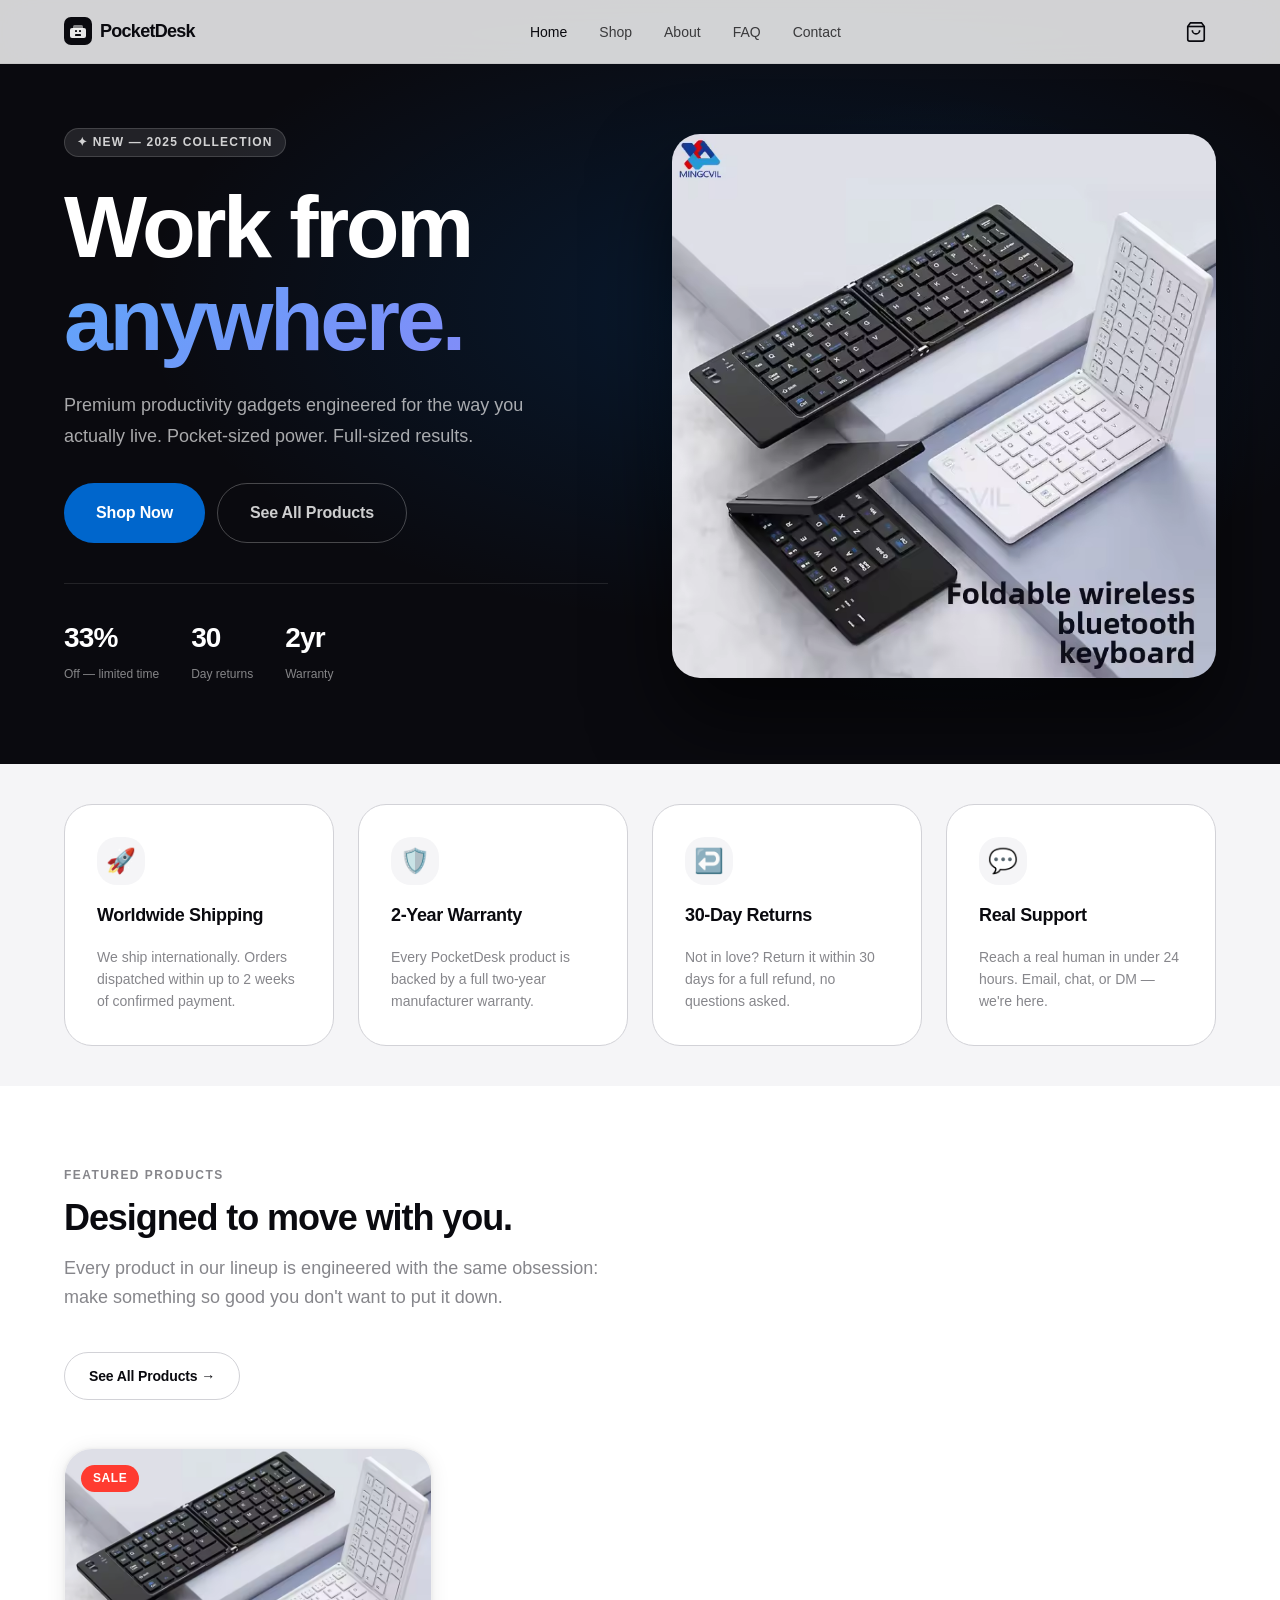
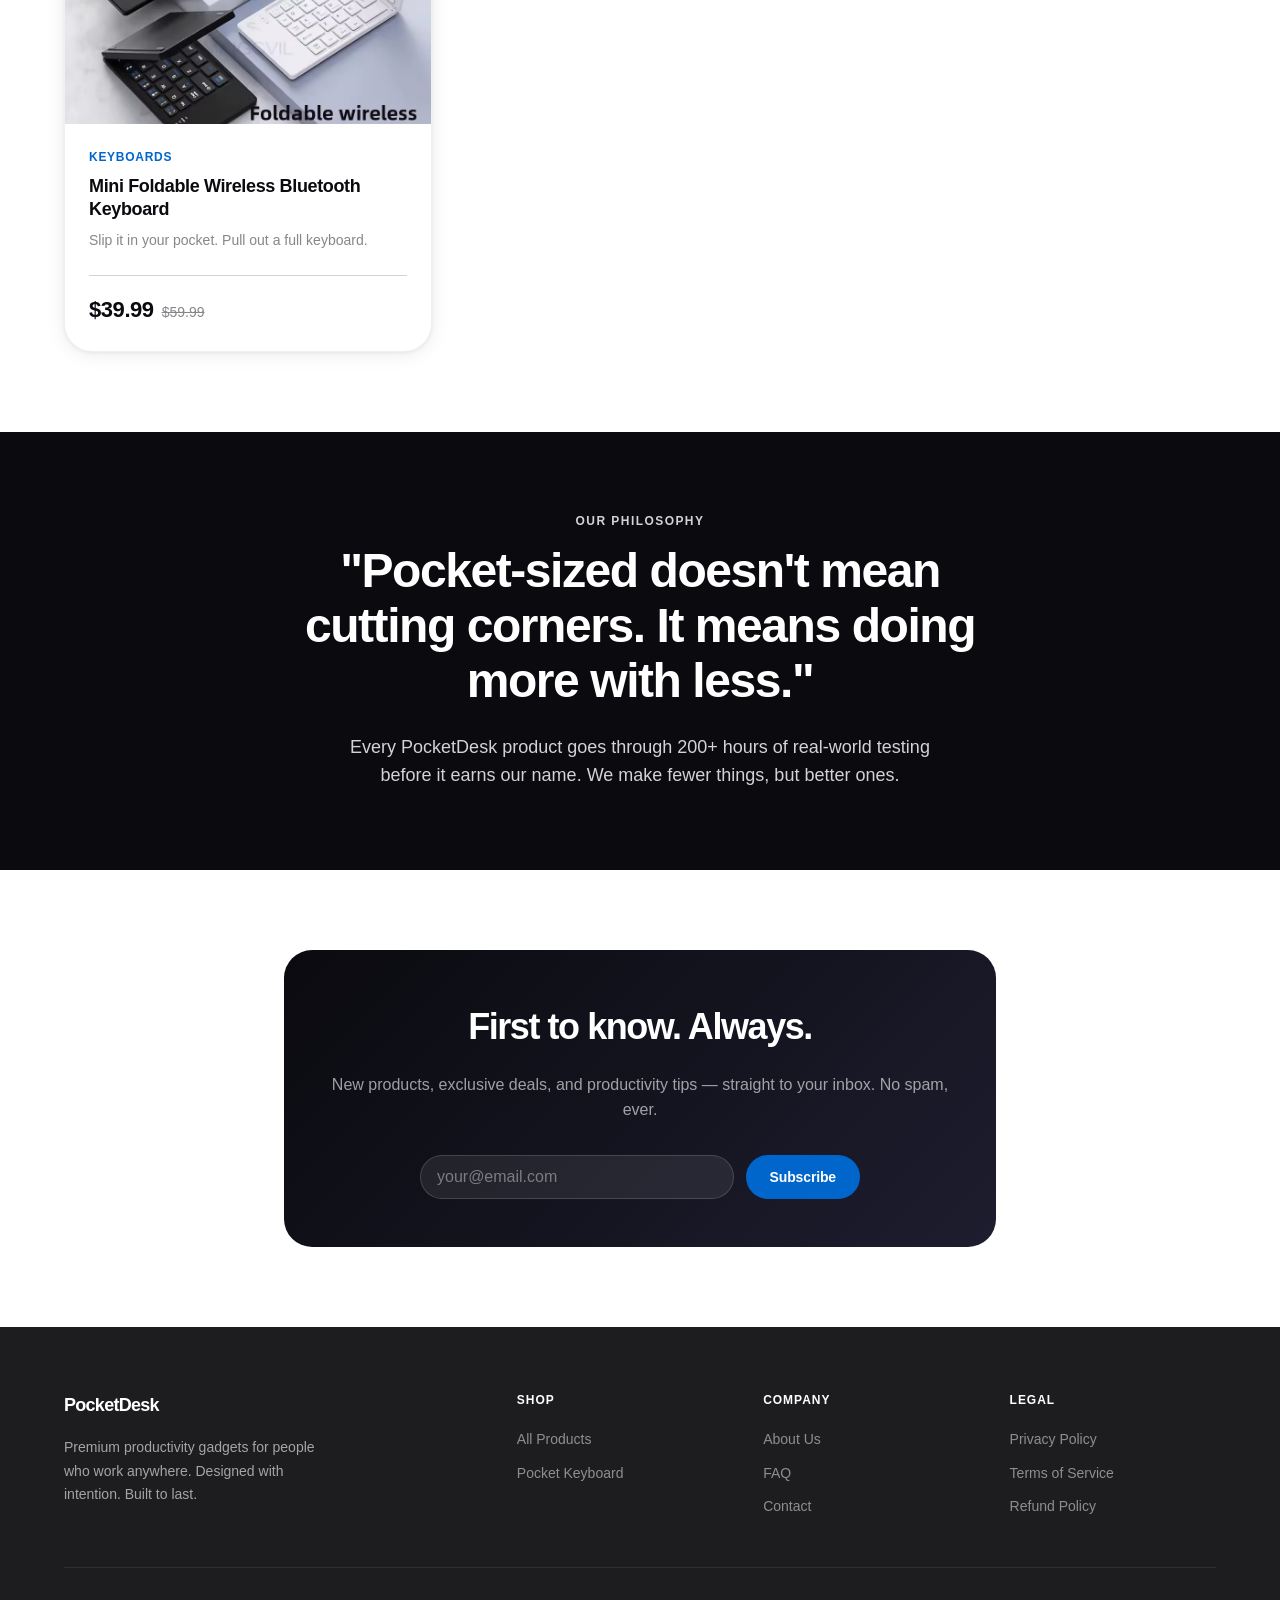
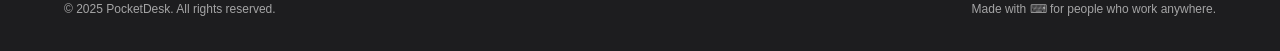
==== commit 1d11fda0: "Updated version" ====
--- a/index.html
+++ b/index.html
@@ -10,11 +10,10 @@
   <meta property="og:title" content="PocketDesk — Premium Productivity Gadgets">
   <meta property="og:description" content="Beautifully engineered productivity gadgets for people who work anywhere.">
   <meta property="og:type" content="website">
-  <meta property="og:url" content="https://yoursite.com">
   <!-- Canonical -->
-  <link rel="canonical" href="https://yoursite.com">
   <!-- Preconnect for perf -->
-  <link rel="preconnect" href="https://placehold.co">
+  <link rel="canonical" href="https://pocketdesk.netlify.app/">
+  <meta property="og:url" content="https://pocketdesk.netlify.app/">
   <link rel="stylesheet" href="style.css">
   <!-- Favicon placeholder — replace with your own -->
   <link rel="icon" href="data:image/svg+xml,<svg xmlns='http://www.w3.org/2000/svg' viewBox='0 0 32 32'><rect width='32' height='32' rx='8' fill='%230a0a0f'/><text y='22' x='7' font-size='18'>⌨</text></svg>">
@@ -81,7 +80,7 @@
             Premium productivity gadgets engineered for the way you actually live. Pocket-sized power. Full-sized results.
           </p>
           <div class="hero__actions">
-            <a href="products.html?id=foldable-bluetooth-pocket-keyboard" class="btn btn--accent btn--lg" id="heroShopBtn">
+            <a href="products.html?id=mini-foldable-wireless-bluetooth-keyboard" class="btn btn--accent btn--lg" id="heroShopBtn">
               Shop Now
             </a>
             <a href="#featured" class="btn btn--outline btn--lg" style="color:rgba(255,255,255,.8); border-color:rgba(255,255,255,.25)">
@@ -90,27 +89,28 @@
           </div>
           <div class="hero__stat-row">
             <div>
-              <div class="hero__stat-num">4.8★</div>
-              <div class="hero__stat-label">Average Rating</div>
+              <div class="hero__stat-num">33%</div>
+              <div class="hero__stat-label">Off — limited time</div>
             </div>
             <div>
-              <div class="hero__stat-num">12k+</div>
-              <div class="hero__stat-label">Happy Customers</div>
+              <div class="hero__stat-num">30</div>
+              <div class="hero__stat-label">Day returns</div>
             </div>
             <div>
-              <div class="hero__stat-num">Free</div>
-              <div class="hero__stat-label">Shipping over $50</div>
+              <div class="hero__stat-num">2yr</div>
+              <div class="hero__stat-label">Warranty</div>
             </div>
           </div>
         </div>
 
         <div class="hero__image-wrap">
           <img
-            src="https://placehold.co/560x460/1d1d2f/a0a0b0?text=Foldable+Keyboard"
-            alt="PocketDesk Foldable Bluetooth Keyboard"
+            src="images/keyboard1.jpg"
+            alt="PocketDesk Mini Foldable Wireless Bluetooth Keyboard"
             class="hero__image"
             width="560" height="460"
             loading="eager"
+            onerror="this.style.display='none'"
           >
         </div>
       </div>
@@ -122,8 +122,8 @@
         <div class="features-strip">
           <div class="feature-tile">
             <div class="feature-tile__icon">🚀</div>
-            <div class="feature-tile__title">Fast Shipping</div>
-            <div class="feature-tile__body">Free standard shipping on all orders over $50. Express available at checkout.</div>
+            <div class="feature-tile__title">Worldwide Shipping</div>
+            <div class="feature-tile__body">We ship internationally. Orders dispatched within up to 2 weeks of confirmed payment.</div>
           </div>
           <div class="feature-tile">
             <div class="feature-tile__icon">🛡️</div>
@@ -209,8 +209,7 @@
           <div class="footer__col-title">Shop</div>
           <ul class="footer__links" role="list">
             <li><a href="products.html">All Products</a></li>
-            <li><a href="products.html?id=foldable-bluetooth-pocket-keyboard">Pocket Keyboard</a></li>
-            <li><a href="products.html">New Arrivals</a></li>
+            <li><a href="products.html?id=mini-foldable-wireless-bluetooth-keyboard">Pocket Keyboard</a></li>
           </ul>
         </div>
         <div>
@@ -224,9 +223,9 @@
         <div>
           <div class="footer__col-title">Legal</div>
           <ul class="footer__links" role="list">
-            <li><a href="#">Privacy Policy</a></li>
-            <li><a href="#">Terms of Service</a></li>
-            <li><a href="#">Refund Policy</a></li>
+            <li><a href="privacy.html">Privacy Policy</a></li>
+            <li><a href="terms.html">Terms of Service</a></li>
+            <li><a href="refunds.html">Refund Policy</a></li>
           </ul>
         </div>
       </div>
